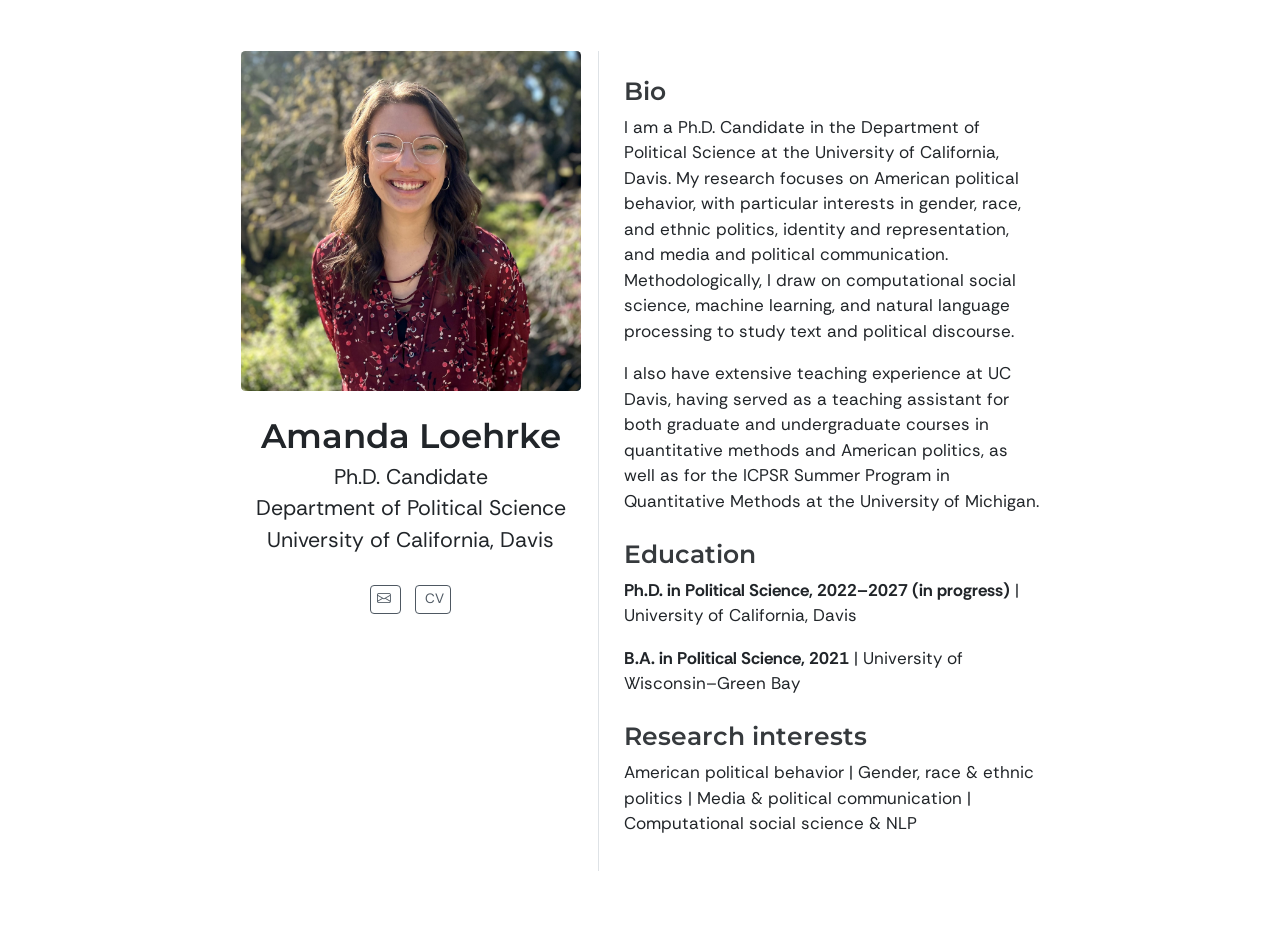
==== index.html @ b526f8b0 "Built site for gh-pages" ====
<!DOCTYPE html>
<html xmlns="http://www.w3.org/1999/xhtml" lang="en" xml:lang="en"><head>

<meta charset="utf-8">
<meta name="generator" content="quarto-1.9.38">

<meta name="viewport" content="width=device-width, initial-scale=1.0, user-scalable=yes">


<title>Amanda Loehrke</title>
<style>
/* Default styles provided by pandoc.
** See https://pandoc.org/MANUAL.html#variables-for-html for config info.
*/
code{white-space: pre-wrap;}
span.smallcaps{font-variant: small-caps;}
div.columns{display: flex; gap: min(4vw, 1.5em);}
div.column{flex: auto; overflow-x: auto;}
div.hanging-indent{margin-left: 1.5em; text-indent: -1.5em;}
ul.task-list{list-style: none;}
ul.task-list li input[type="checkbox"] {
  width: 0.8em;
  margin: 0 0.8em 0.2em -1em; /* quarto-specific, see https://github.com/quarto-dev/quarto-cli/issues/4556 */ 
  vertical-align: middle;
}
</style>


<script src="site_libs/quarto-nav/quarto-nav.js"></script>
<script src="site_libs/clipboard/clipboard.min.js"></script>
<script src="site_libs/quarto-html/quarto.js" type="module"></script>
<script src="site_libs/quarto-html/tabsets/tabsets.js" type="module"></script>
<script src="site_libs/quarto-html/popper.min.js"></script>
<script src="site_libs/quarto-html/tippy.umd.min.js"></script>
<link href="site_libs/quarto-html/tippy.css" rel="stylesheet">
<link href="site_libs/quarto-html/quarto-syntax-highlighting-9de9f6925d305bcf5b7eb9351f368d06.css" rel="stylesheet" id="quarto-text-highlighting-styles">
<script src="site_libs/bootstrap/bootstrap.min.js"></script>
<link href="site_libs/bootstrap/bootstrap-icons.css" rel="stylesheet">
<link href="site_libs/bootstrap/bootstrap-beee21ca3d832c276dc80514dd4820be.min.css" rel="stylesheet" append-hash="true" id="quarto-bootstrap" data-mode="light">
<link href="site_libs/quarto-contrib/fontawesome6-6.7.2/all.min.css" rel="stylesheet">
<link href="site_libs/quarto-contrib/fontawesome6-6.7.2/latex-fontsize.css" rel="stylesheet">
<script id="quarto-search-options" type="application/json">{
  "language": {
    "search-no-results-text": "No results",
    "search-matching-documents-text": "matching documents",
    "search-copy-link-title": "Copy link to search",
    "search-hide-matches-text": "Hide additional matches",
    "search-more-match-text": "more match in this document",
    "search-more-matches-text": "more matches in this document",
    "search-clear-button-title": "Clear",
    "search-text-placeholder": "",
    "search-detached-cancel-button-title": "Cancel",
    "search-submit-button-title": "Submit",
    "search-label": "Search"
  }
}</script>


</head>

<body class="fullcontent quarto-light">

<div id="quarto-search-results"></div>
<!-- content -->
<div id="quarto-content" class="quarto-container page-columns page-rows-contents page-layout-article">
<!-- sidebar -->
<!-- margin-sidebar -->
    
<!-- main -->
<div class="quarto-about-trestles">
  <div class="about-entity">
    <img src="profile.jpeg" class="about-image
  rounded " style="width: 20em;">
<header id="title-block-header" class="quarto-title-block default">
<div class="quarto-title">
<h1 class="title">Amanda Loehrke</h1>
<p class="subtitle lead">Ph.D.&nbsp;Candidate <br> Department of Political Science <br> University of California, Davis</p>
</div>
<div class="quarto-title-meta">
  </div>
</header>
    <div class="about-links">
  <a href="mailto:aloehrke@ucdavis.edu" class="about-link" rel="" target="">
    <i class="bi bi-envelope"></i>
     <span class="about-link-text"></span>
  </a>
  <a href="/AL-CV-2026.pdf" class="about-link" rel="noopener" target="_blank">
    <i class="bi bi-CV"></i>
     <span class="about-link-text">CV</span>
  </a>
</div>
  </div>
  <div class="about-contents"><main class="content" id="quarto-document-content">
<section id="bio" class="level3">
<h3 data-anchor-id="bio">Bio</h3>
<p>I am a Ph.D.&nbsp;Candidate in the Department of Political Science at the University of California, Davis. My research focuses on American political behavior, with particular interests in gender, race, and ethnic politics, identity and representation, and media and political communication. Methodologically, I draw on computational social science, machine learning, and natural language processing to study text and political discourse.</p>
<p>I also have extensive teaching experience at UC Davis, having served as a teaching assistant for both graduate and undergraduate courses in quantitative methods and American politics, as well as for the ICPSR Summer Program in Quantitative Methods at the University of Michigan.</p>
</section>
<section id="education" class="level3">
<h3 data-anchor-id="education">Education</h3>
<div class="topbr">
<p class="custom-subtitle">
<i class="fa-solid fa-graduation-cap" aria-label="graduation-cap"></i> <strong>Ph.D.&nbsp;in Political Science, 2022–2027 (in progress)</strong> | University of California, Davis
</p>
<p class="custom-subtitle">
<i class="fa-solid fa-graduation-cap" aria-label="graduation-cap"></i> <strong>B.A. in Political Science, 2021</strong> | University of Wisconsin–Green Bay
</p>
</div>
</section>
<section id="research-interests" class="level3">
<h3 data-anchor-id="research-interests">Research interests</h3>
<p>American political behavior | Gender, race &amp; ethnic politics | Media &amp; political communication | Computational social science &amp; NLP</p>


</section>
</main></div>
</div>
 <!-- /main -->
<script id="quarto-html-after-body" type="application/javascript">
  window.document.addEventListener("DOMContentLoaded", function (event) {
    const isCodeAnnotation = (el) => {
      for (const clz of el.classList) {
        if (clz.startsWith('code-annotation-')) {                     
          return true;
        }
      }
      return false;
    }
    const onCopySuccess = function(e) {
      // button target
      const button = e.trigger;
      // don't keep focus
      button.blur();
      // flash "checked"
      button.classList.add('code-copy-button-checked');
      var currentTitle = button.getAttribute("title");
      button.setAttribute("title", "Copied!");
      let tooltip;
      if (window.bootstrap) {
        button.setAttribute("data-bs-toggle", "tooltip");
        button.setAttribute("data-bs-placement", "left");
        button.setAttribute("data-bs-title", "Copied!");
        tooltip = new bootstrap.Tooltip(button, 
          { trigger: "manual", 
            customClass: "code-copy-button-tooltip",
            offset: [0, -8]});
        tooltip.show();    
      }
      setTimeout(function() {
        if (tooltip) {
          tooltip.hide();
          button.removeAttribute("data-bs-title");
          button.removeAttribute("data-bs-toggle");
          button.removeAttribute("data-bs-placement");
        }
        button.setAttribute("title", currentTitle);
        button.classList.remove('code-copy-button-checked');
      }, 1000);
      // clear code selection
      e.clearSelection();
    }
    const getTextToCopy = function(trigger) {
      const outerScaffold = trigger.parentElement.cloneNode(true);
      const codeEl = outerScaffold.querySelector('code');
      for (const childEl of codeEl.children) {
        if (isCodeAnnotation(childEl)) {
          childEl.remove();
        }
      }
      return codeEl.innerText;
    }
    const clipboard = new window.ClipboardJS('.code-copy-button:not([data-in-quarto-modal])', {
      text: getTextToCopy
    });
    clipboard.on('success', onCopySuccess);
    if (window.document.getElementById('quarto-embedded-source-code-modal')) {
      const clipboardModal = new window.ClipboardJS('.code-copy-button[data-in-quarto-modal]', {
        text: getTextToCopy,
        container: window.document.getElementById('quarto-embedded-source-code-modal')
      });
      clipboardModal.on('success', onCopySuccess);
    }
      var localhostRegex = new RegExp(/^(?:http|https):\/\/localhost\:?[0-9]*\//);
      var mailtoRegex = new RegExp(/^mailto:/);
        var filterRegex = new RegExp("https:\/\/aloehrke\.github\.io\/");
      var isInternal = (href) => {
          return filterRegex.test(href) || localhostRegex.test(href) || mailtoRegex.test(href);
      }
      // Inspect non-navigation links and adorn them if external
     var links = window.document.querySelectorAll('a[href]:not(.nav-link):not(.navbar-brand):not(.toc-action):not(.sidebar-link):not(.sidebar-item-toggle):not(.pagination-link):not(.no-external):not([aria-hidden]):not(.dropdown-item):not(.quarto-navigation-tool):not(.about-link)');
      for (var i=0; i<links.length; i++) {
        const link = links[i];
        if (!isInternal(link.href)) {
          // undo the damage that might have been done by quarto-nav.js in the case of
          // links that we want to consider external
          if (link.dataset.originalHref !== undefined) {
            link.href = link.dataset.originalHref;
          }
        }
      }
    function tippyHover(el, contentFn, onTriggerFn, onUntriggerFn) {
      const config = {
        allowHTML: true,
        maxWidth: 500,
        delay: 100,
        arrow: false,
        appendTo: function(el) {
            return el.parentElement;
        },
        interactive: true,
        interactiveBorder: 10,
        theme: 'quarto',
        placement: 'bottom-start',
      };
      if (contentFn) {
        config.content = contentFn;
      }
      if (onTriggerFn) {
        config.onTrigger = onTriggerFn;
      }
      if (onUntriggerFn) {
        config.onUntrigger = onUntriggerFn;
      }
      window.tippy(el, config); 
    }
    const noterefs = window.document.querySelectorAll('a[role="doc-noteref"]');
    for (var i=0; i<noterefs.length; i++) {
      const ref = noterefs[i];
      tippyHover(ref, function() {
        // use id or data attribute instead here
        let href = ref.getAttribute('data-footnote-href') || ref.getAttribute('href');
        try { href = new URL(href).hash; } catch {}
        const id = href.replace(/^#\/?/, "");
        const note = window.document.getElementById(id);
        if (note) {
          return note.innerHTML;
        } else {
          return "";
        }
      });
    }
    const xrefs = window.document.querySelectorAll('a.quarto-xref');
    const processXRef = (id, note) => {
      // Strip column container classes
      const stripColumnClz = (el) => {
        el.classList.remove("page-full", "page-columns");
        if (el.children) {
          for (const child of el.children) {
            stripColumnClz(child);
          }
        }
      }
      stripColumnClz(note)
      if (id === null || id.startsWith('sec-')) {
        // Special case sections, only their first couple elements
        const container = document.createElement("div");
        if (note.children && note.children.length > 2) {
          container.appendChild(note.children[0].cloneNode(true));
          for (let i = 1; i < note.children.length; i++) {
            const child = note.children[i];
            if (child.tagName === "P" && child.innerText === "") {
              continue;
            } else {
              container.appendChild(child.cloneNode(true));
              break;
            }
          }
          if (window.Quarto?.typesetMath) {
            window.Quarto.typesetMath(container);
          }
          return container.innerHTML
        } else {
          if (window.Quarto?.typesetMath) {
            window.Quarto.typesetMath(note);
          }
          return note.innerHTML;
        }
      } else {
        // Remove any anchor links if they are present
        const anchorLink = note.querySelector('a.anchorjs-link');
        if (anchorLink) {
          anchorLink.remove();
        }
        if (window.Quarto?.typesetMath) {
          window.Quarto.typesetMath(note);
        }
        if (note.classList.contains("callout")) {
          return note.outerHTML;
        } else {
          return note.innerHTML;
        }
      }
    }
    for (var i=0; i<xrefs.length; i++) {
      const xref = xrefs[i];
      tippyHover(xref, undefined, function(instance) {
        instance.disable();
        let url = xref.getAttribute('href');
        let hash = undefined; 
        if (url.startsWith('#')) {
          hash = url;
        } else {
          try { hash = new URL(url).hash; } catch {}
        }
        if (hash) {
          const id = hash.replace(/^#\/?/, "");
          const note = window.document.getElementById(id);
          if (note !== null) {
            try {
              const html = processXRef(id, note.cloneNode(true));
              instance.setContent(html);
            } finally {
              instance.enable();
              instance.show();
            }
          } else {
            // See if we can fetch this
            fetch(url.split('#')[0])
            .then(res => res.text())
            .then(html => {
              const parser = new DOMParser();
              const htmlDoc = parser.parseFromString(html, "text/html");
              const note = htmlDoc.getElementById(id);
              if (note !== null) {
                const html = processXRef(id, note);
                instance.setContent(html);
              } 
            }).finally(() => {
              instance.enable();
              instance.show();
            });
          }
        } else {
          // See if we can fetch a full url (with no hash to target)
          // This is a special case and we should probably do some content thinning / targeting
          fetch(url)
          .then(res => res.text())
          .then(html => {
            const parser = new DOMParser();
            const htmlDoc = parser.parseFromString(html, "text/html");
            const note = htmlDoc.querySelector('main.content');
            if (note !== null) {
              // This should only happen for chapter cross references
              // (since there is no id in the URL)
              // remove the first header
              if (note.children.length > 0 && note.children[0].tagName === "HEADER") {
                note.children[0].remove();
              }
              const html = processXRef(null, note);
              instance.setContent(html);
            } 
          }).finally(() => {
            instance.enable();
            instance.show();
          });
        }
      }, function(instance) {
      });
    }
        let selectedAnnoteEl;
        const selectorForAnnotation = ( cell, annotation) => {
          let cellAttr = 'data-code-cell="' + cell + '"';
          let lineAttr = 'data-code-annotation="' +  annotation + '"';
          const selector = 'span[' + cellAttr + '][' + lineAttr + ']';
          return selector;
        }
        const selectCodeLines = (annoteEl) => {
          const doc = window.document;
          const targetCell = annoteEl.getAttribute("data-target-cell");
          const targetAnnotation = annoteEl.getAttribute("data-target-annotation");
          const annoteSpan = window.document.querySelector(selectorForAnnotation(targetCell, targetAnnotation));
          const lines = annoteSpan.getAttribute("data-code-lines").split(",");
          const lineIds = lines.map((line) => {
            return targetCell + "-" + line;
          })
          let top = null;
          let height = null;
          let parent = null;
          if (lineIds.length > 0) {
              //compute the position of the single el (top and bottom and make a div)
              const el = window.document.getElementById(lineIds[0]);
              top = el.offsetTop;
              height = el.offsetHeight;
              parent = el.parentElement.parentElement;
            if (lineIds.length > 1) {
              const lastEl = window.document.getElementById(lineIds[lineIds.length - 1]);
              const bottom = lastEl.offsetTop + lastEl.offsetHeight;
              height = bottom - top;
            }
            if (top !== null && height !== null && parent !== null) {
              // cook up a div (if necessary) and position it 
              let div = window.document.getElementById("code-annotation-line-highlight");
              if (div === null) {
                div = window.document.createElement("div");
                div.setAttribute("id", "code-annotation-line-highlight");
                div.style.position = 'absolute';
                parent.appendChild(div);
              }
              div.style.top = top - 2 + "px";
              div.style.height = height + 4 + "px";
              div.style.left = 0;
              let gutterDiv = window.document.getElementById("code-annotation-line-highlight-gutter");
              if (gutterDiv === null) {
                gutterDiv = window.document.createElement("div");
                gutterDiv.setAttribute("id", "code-annotation-line-highlight-gutter");
                gutterDiv.style.position = 'absolute';
                const codeCell = window.document.getElementById(targetCell);
                const gutter = codeCell.querySelector('.code-annotation-gutter');
                gutter.appendChild(gutterDiv);
              }
              gutterDiv.style.top = top - 2 + "px";
              gutterDiv.style.height = height + 4 + "px";
            }
            selectedAnnoteEl = annoteEl;
          }
        };
        const unselectCodeLines = () => {
          const elementsIds = ["code-annotation-line-highlight", "code-annotation-line-highlight-gutter"];
          elementsIds.forEach((elId) => {
            const div = window.document.getElementById(elId);
            if (div) {
              div.remove();
            }
          });
          selectedAnnoteEl = undefined;
        };
          // Handle positioning of the toggle
      window.addEventListener(
        "resize",
        throttle(() => {
          elRect = undefined;
          if (selectedAnnoteEl) {
            selectCodeLines(selectedAnnoteEl);
          }
        }, 10)
      );
      function throttle(fn, ms) {
      let throttle = false;
      let timer;
        return (...args) => {
          if(!throttle) { // first call gets through
              fn.apply(this, args);
              throttle = true;
          } else { // all the others get throttled
              if(timer) clearTimeout(timer); // cancel #2
              timer = setTimeout(() => {
                fn.apply(this, args);
                timer = throttle = false;
              }, ms);
          }
        };
      }
        // Attach click handler to the DT
        const annoteDls = window.document.querySelectorAll('dt[data-target-cell]');
        for (const annoteDlNode of annoteDls) {
          annoteDlNode.addEventListener('click', (event) => {
            const clickedEl = event.target;
            if (clickedEl !== selectedAnnoteEl) {
              unselectCodeLines();
              const activeEl = window.document.querySelector('dt[data-target-cell].code-annotation-active');
              if (activeEl) {
                activeEl.classList.remove('code-annotation-active');
              }
              selectCodeLines(clickedEl);
              clickedEl.classList.add('code-annotation-active');
            } else {
              // Unselect the line
              unselectCodeLines();
              clickedEl.classList.remove('code-annotation-active');
            }
          });
        }
    const findCites = (el) => {
      const parentEl = el.parentElement;
      if (parentEl) {
        const cites = parentEl.dataset.cites;
        if (cites) {
          return {
            el,
            cites: cites.split(' ')
          };
        } else {
          return findCites(el.parentElement)
        }
      } else {
        return undefined;
      }
    };
    var bibliorefs = window.document.querySelectorAll('a[role="doc-biblioref"]');
    for (var i=0; i<bibliorefs.length; i++) {
      const ref = bibliorefs[i];
      const citeInfo = findCites(ref);
      if (citeInfo) {
        tippyHover(citeInfo.el, function() {
          var popup = window.document.createElement('div');
          citeInfo.cites.forEach(function(cite) {
            var citeDiv = window.document.createElement('div');
            citeDiv.classList.add('hanging-indent');
            citeDiv.classList.add('csl-entry');
            var biblioDiv = window.document.getElementById('ref-' + cite);
            if (biblioDiv) {
              citeDiv.innerHTML = biblioDiv.innerHTML;
            }
            popup.appendChild(citeDiv);
          });
          return popup.innerHTML;
        });
      }
    }
  });
  </script>
</div> <!-- /content -->




</body></html>
---- site_libs/quarto-html/tippy.css ----
.tippy-box[data-animation=fade][data-state=hidden]{opacity:0}[data-tippy-root]{max-width:calc(100vw - 10px)}.tippy-box{position:relative;background-color:#333;color:#fff;border-radius:4px;font-size:14px;line-height:1.4;white-space:normal;outline:0;transition-property:transform,visibility,opacity}.tippy-box[data-placement^=top]>.tippy-arrow{bottom:0}.tippy-box[data-placement^=top]>.tippy-arrow:before{bottom:-7px;left:0;border-width:8px 8px 0;border-top-color:initial;transform-origin:center top}.tippy-box[data-placement^=bottom]>.tippy-arrow{top:0}.tippy-box[data-placement^=bottom]>.tippy-arrow:before{top:-7px;left:0;border-width:0 8px 8px;border-bottom-color:initial;transform-origin:center bottom}.tippy-box[data-placement^=left]>.tippy-arrow{right:0}.tippy-box[data-placement^=left]>.tippy-arrow:before{border-width:8px 0 8px 8px;border-left-color:initial;right:-7px;transform-origin:center left}.tippy-box[data-placement^=right]>.tippy-arrow{left:0}.tippy-box[data-placement^=right]>.tippy-arrow:before{left:-7px;border-width:8px 8px 8px 0;border-right-color:initial;transform-origin:center right}.tippy-box[data-inertia][data-state=visible]{transition-timing-function:cubic-bezier(.54,1.5,.38,1.11)}.tippy-arrow{width:16px;height:16px;color:#333}.tippy-arrow:before{content:"";position:absolute;border-color:transparent;border-style:solid}.tippy-content{position:relative;padding:5px 9px;z-index:1}
---- site_libs/quarto-html/quarto-syntax-highlighting-9de9f6925d305bcf5b7eb9351f368d06.css ----
/* quarto syntax highlight colors */
:root {
  --quarto-hl-al-color: #ff5555;
  --quarto-hl-an-color: #75715e;
  --quarto-hl-at-color: #f92672;
  --quarto-hl-bn-color: #ae81ff;
  --quarto-hl-bu-color: #66D9EF;
  --quarto-hl-ch-color: #e6db74;
  --quarto-hl-co-color: #75715e;
  --quarto-hl-cv-color: #75715e;
  --quarto-hl-cn-color: #ae81ff;
  --quarto-hl-cf-color: #f92672;
  --quarto-hl-dt-color: #66d9ef;
  --quarto-hl-dv-color: #ae81ff;
  --quarto-hl-do-color: #75715e;
  --quarto-hl-er-color: #ff5555;
  --quarto-hl-ex-color: #a6e22e;
  --quarto-hl-fl-color: #ae81ff;
  --quarto-hl-fu-color: #a6e22e;
  --quarto-hl-im-color: #f92672;
  --quarto-hl-in-color: #f1fa8c;
  --quarto-hl-kw-color: #f92672;
  --quarto-hl-op-color: #f8f8f2;
  --quarto-hl-pp-color: #f92672;
  --quarto-hl-re-color: #75715e;
  --quarto-hl-sc-color: #ae81ff;
  --quarto-hl-ss-color: #e6db74;
  --quarto-hl-st-color: #e6db74;
  --quarto-hl-va-color: #f8f8f2;
  --quarto-hl-vs-color: #e6db74;
  --quarto-hl-wa-color: #ff5555;
}

/* other quarto variables */
:root {
  --quarto-font-monospace: SFMono-Regular, Menlo, Monaco, Consolas, "Liberation Mono", "Courier New", monospace;
}

/* syntax highlight based on Pandoc's rules */
pre > code.sourceCode > span {
  color: #f8f8f2;
}

code.sourceCode > span {
  color: #f8f8f2;
}

div.sourceCode,
div.sourceCode pre.sourceCode {
  color: #f8f8f2;
}

/* Normal */
code span {
  color: #f8f8f2;
}

/* Alert */
code span.al {
  font-weight: bold;
  color: #ff5555;
}

/* Annotation */
code span.an {
  color: #75715e;
}

/* Attribute */
code span.at {
  color: #f92672;
}

/* BaseN */
code span.bn {
  color: #ae81ff;
}

/* BuiltIn */
code span.bu {
  color: #66D9EF;
}

/* ControlFlow */
code span.cf {
  color: #f92672;
}

/* Char */
code span.ch {
  color: #e6db74;
}

/* Constant */
code span.cn {
  color: #ae81ff;
}

/* Comment */
code span.co {
  color: #75715e;
}

/* CommentVar */
code span.cv {
  color: #75715e;
}

/* Documentation */
code span.do {
  color: #75715e;
}

/* DataType */
code span.dt {
  font-style: italic;
  color: #66d9ef;
}

/* DecVal */
code span.dv {
  color: #ae81ff;
}

/* Error */
code span.er {
  color: #ff5555;
  text-decoration: underline;
}

/* Extension */
code span.ex {
  font-weight: bold;
  color: #a6e22e;
}

/* Float */
code span.fl {
  color: #ae81ff;
}

/* Function */
code span.fu {
  color: #a6e22e;
}

/* Import */
code span.im {
  color: #f92672;
}

/* Information */
code span.in {
  color: #f1fa8c;
}

/* Keyword */
code span.kw {
  color: #f92672;
}

/* Operator */
code span.op {
  color: #f8f8f2;
}

/* Preprocessor */
code span.pp {
  color: #f92672;
}

/* RegionMarker */
code span.re {
  color: #75715e;
}

/* SpecialChar */
code span.sc {
  color: #ae81ff;
}

/* SpecialString */
code span.ss {
  color: #e6db74;
}

/* String */
code span.st {
  color: #e6db74;
}

/* Variable */
code span.va {
  color: #f8f8f2;
}

/* VerbatimString */
code span.vs {
  color: #e6db74;
}

/* Warning */
code span.wa {
  color: #ff5555;
}

.prevent-inlining {
  content: "</";
}

/*# sourceMappingURL=65b23bbf04c14b1e25e4585fbe12a9f9.css.map */
---- site_libs/quarto-contrib/fontawesome6-6.7.2/latex-fontsize.css ----
.fa-tiny {
  font-size: 0.5em;
}
.fa-scriptsize {
  font-size: 0.7em;
}
.fa-footnotesize {
  font-size: 0.8em;
}
.fa-small {
  font-size: 0.9em;
}
.fa-normalsize {
  font-size: 1em;
}
.fa-large {
  font-size: 1.2em;
}
.fa-Large {
  font-size: 1.5em;
}
.fa-LARGE {
  font-size: 1.75em;
}
.fa-huge {
  font-size: 2em;
}
.fa-Huge {
  font-size: 2.5em;
}
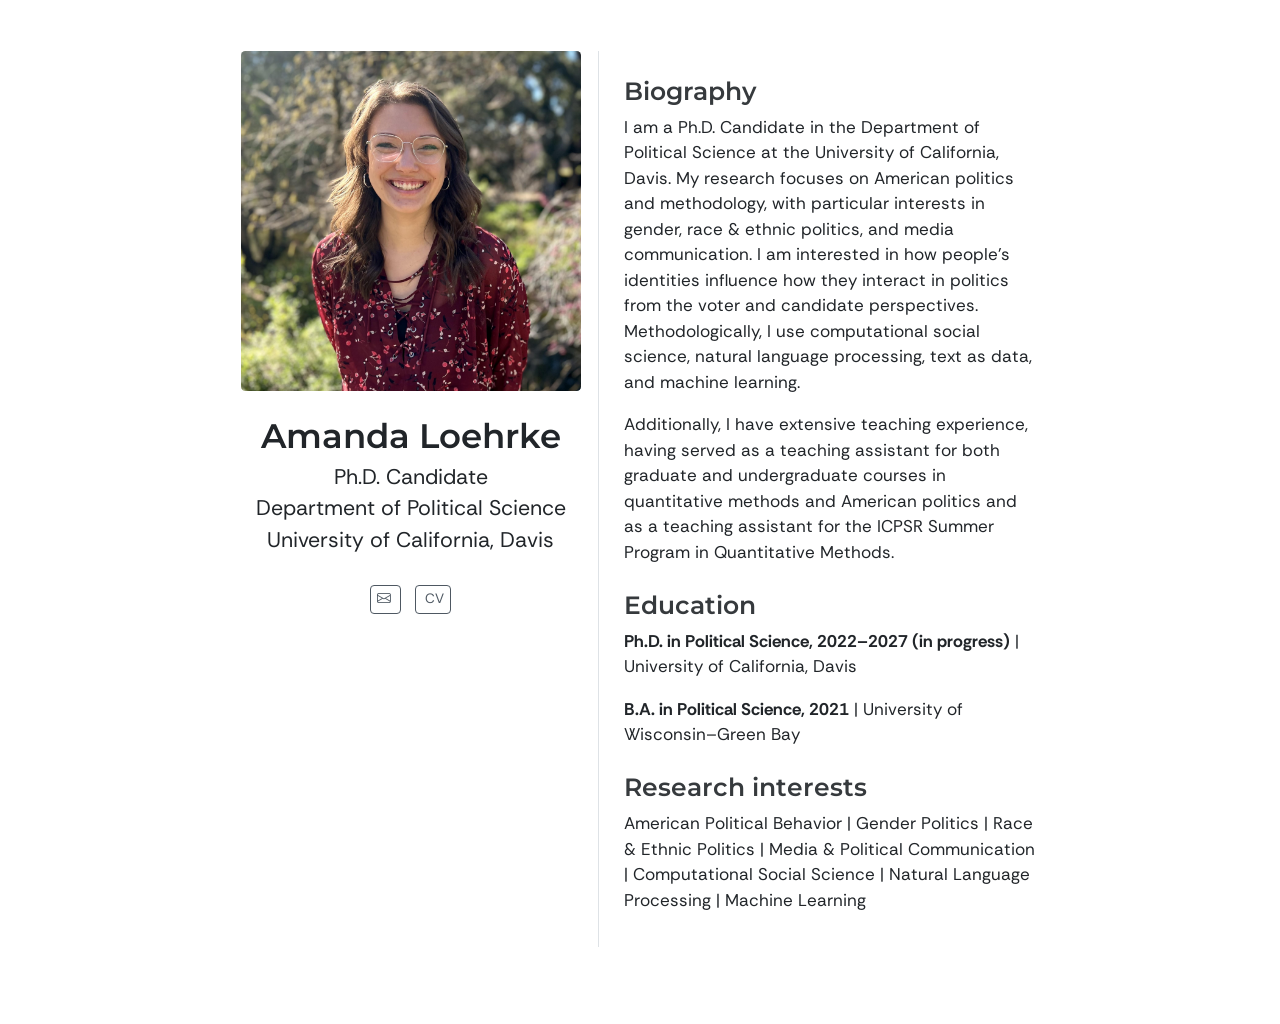
==== commit 586df2b6: "Built site for gh-pages" ====
--- a/index.html
+++ b/index.html
@@ -91,10 +91,10 @@
 </div>
   </div>
   <div class="about-contents"><main class="content" id="quarto-document-content">
-<section id="bio" class="level3">
-<h3 data-anchor-id="bio">Bio</h3>
-<p>I am a Ph.D.&nbsp;Candidate in the Department of Political Science at the University of California, Davis. My research focuses on American political behavior, with particular interests in gender, race, and ethnic politics, identity and representation, and media and political communication. Methodologically, I draw on computational social science, machine learning, and natural language processing to study text and political discourse.</p>
-<p>I also have extensive teaching experience at UC Davis, having served as a teaching assistant for both graduate and undergraduate courses in quantitative methods and American politics, as well as for the ICPSR Summer Program in Quantitative Methods at the University of Michigan.</p>
+<section id="biography" class="level3">
+<h3 data-anchor-id="biography">Biography</h3>
+<p>I am a Ph.D.&nbsp;Candidate in the Department of Political Science at the University of California, Davis. My research focuses on American politics and methodology, with particular interests in gender, race &amp; ethnic politics, and media communication. I am interested in how people’s identities influence how they interact in politics from the voter and candidate perspectives. Methodologically, I use computational social science, natural language processing, text as data, and machine learning.</p>
+<p>Additionally, I have extensive teaching experience, having served as a teaching assistant for both graduate and undergraduate courses in quantitative methods and American politics and as a teaching assistant for the ICPSR Summer Program in Quantitative Methods.</p>
 </section>
 <section id="education" class="level3">
 <h3 data-anchor-id="education">Education</h3>
@@ -109,7 +109,7 @@
 </section>
 <section id="research-interests" class="level3">
 <h3 data-anchor-id="research-interests">Research interests</h3>
-<p>American political behavior | Gender, race &amp; ethnic politics | Media &amp; political communication | Computational social science &amp; NLP</p>
+<p>American Political Behavior | Gender Politics | Race &amp; Ethnic Politics | Media &amp; Political Communication | Computational Social Science | Natural Language Processing | Machine Learning</p>
 
 
 </section>
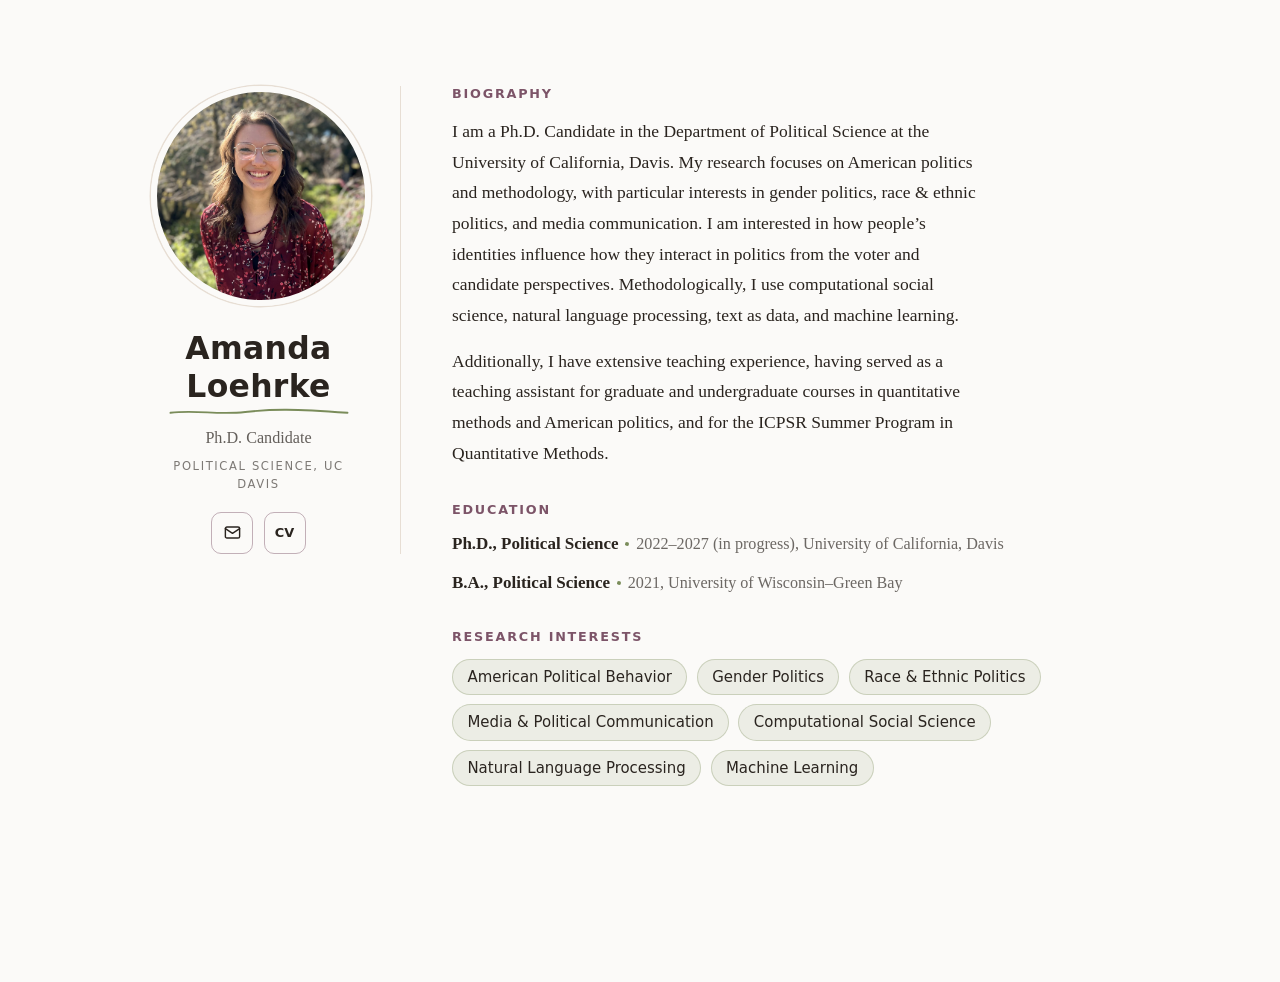
==== commit a34ddf46: "Built site for gh-pages" ====
--- a/index.html
+++ b/index.html
@@ -6,6 +6,7 @@
 
 <meta name="viewport" content="width=device-width, initial-scale=1.0, user-scalable=yes">
 
+<meta name="description" content="Ph.D.&nbsp;Candidate in Political Science, University of California, Davis">
 
 <title>Amanda Loehrke</title>
 <style>
@@ -32,13 +33,12 @@
 <script src="site_libs/quarto-html/tabsets/tabsets.js" type="module"></script>
 <script src="site_libs/quarto-html/popper.min.js"></script>
 <script src="site_libs/quarto-html/tippy.umd.min.js"></script>
+<script src="site_libs/quarto-html/anchor.min.js"></script>
 <link href="site_libs/quarto-html/tippy.css" rel="stylesheet">
 <link href="site_libs/quarto-html/quarto-syntax-highlighting-9de9f6925d305bcf5b7eb9351f368d06.css" rel="stylesheet" id="quarto-text-highlighting-styles">
 <script src="site_libs/bootstrap/bootstrap.min.js"></script>
 <link href="site_libs/bootstrap/bootstrap-icons.css" rel="stylesheet">
-<link href="site_libs/bootstrap/bootstrap-beee21ca3d832c276dc80514dd4820be.min.css" rel="stylesheet" append-hash="true" id="quarto-bootstrap" data-mode="light">
-<link href="site_libs/quarto-contrib/fontawesome6-6.7.2/all.min.css" rel="stylesheet">
-<link href="site_libs/quarto-contrib/fontawesome6-6.7.2/latex-fontsize.css" rel="stylesheet">
+<link href="site_libs/bootstrap/bootstrap-13f8b4e6e2913116b1ac3b0e75010b1d.min.css" rel="stylesheet" append-hash="true" id="quarto-bootstrap" data-mode="light">
 <script id="quarto-search-options" type="application/json">{
   "language": {
     "search-no-results-text": "No results",
@@ -58,66 +58,105 @@
 
 </head>
 
-<body class="fullcontent quarto-light">
+<body class="quarto-light">
 
 <div id="quarto-search-results"></div>
 <!-- content -->
-<div id="quarto-content" class="quarto-container page-columns page-rows-contents page-layout-article">
+<div id="quarto-content" class="quarto-container page-columns page-rows-contents page-layout-full">
 <!-- sidebar -->
 <!-- margin-sidebar -->
     
 <!-- main -->
-<div class="quarto-about-trestles">
-  <div class="about-entity">
-    <img src="profile.jpeg" class="about-image
-  rounded " style="width: 20em;">
+<main class="content column-page" id="quarto-document-content">
+
 <header id="title-block-header" class="quarto-title-block default">
 <div class="quarto-title">
 <h1 class="title">Amanda Loehrke</h1>
-<p class="subtitle lead">Ph.D.&nbsp;Candidate <br> Department of Political Science <br> University of California, Davis</p>
 </div>
-<div class="quarto-title-meta">
+
+<div>
+  <div class="description">
+    Ph.D.&nbsp;Candidate in Political Science, University of California, Davis
   </div>
+</div>
+
+
+<div class="quarto-title-meta column-page">
+
+    
+  
+    
+  </div>
+  
+
+
 </header>
-    <div class="about-links">
-  <a href="mailto:aloehrke@ucdavis.edu" class="about-link" rel="" target="">
-    <i class="bi bi-envelope"></i>
-     <span class="about-link-text"></span>
-  </a>
-  <a href="/AL-CV-2026.pdf" class="about-link" rel="noopener" target="_blank">
-    <i class="bi bi-CV"></i>
-     <span class="about-link-text">CV</span>
-  </a>
+
+
+<div class="site-wrap">
+  <div class="site-sidebar">
+    <div class="site-photo"></div>
+    <div class="site-heading">
+      <h1>Amanda Loehrke</h1>
+      <svg class="site-underline" viewbox="0 0 260 10" preserveaspectratio="none" aria-hidden="true">
+        <path d="M2 6 C 40 2, 70 9, 110 5 S 180 1, 258 6" fill="none" stroke-width="2.4" stroke-linecap="round"></path>
+      </svg>
+      <p class="site-sub">Ph.D. Candidate</p>
+      <p class="site-kicker">Political Science, UC Davis</p>
+      <div class="site-contact">
+        <a href="mailto:aloehrke@ucdavis.edu" aria-label="Email" title="aloehrke@ucdavis.edu">
+          <svg viewbox="0 0 24 24" fill="none" stroke="currentColor" stroke-width="1.8" stroke-linecap="round" stroke-linejoin="round" aria-hidden="true">
+            <rect x="3" y="5" width="18" height="14" rx="2"></rect>
+            <path d="M3 7l9 6 9-6"></path>
+          </svg>
+        </a>
+        <a href="AL-CV-2026.pdf" target="_blank" rel="noopener" aria-label="Curriculum Vitae" title="Download CV">CV</a>
+      </div>
+    </div>
+  </div>
+
+  <div class="site-main">
+    <div class="site-section">
+      <h2 class="anchored">Biography</h2>
+      <p>I am a Ph.D. Candidate in the Department of Political Science at the University of California, Davis. My research focuses on American politics and methodology, with particular interests in gender politics, race &amp; ethnic politics, and media communication. I am interested in how people’s identities influence how they interact in politics from the voter and candidate perspectives. Methodologically, I use computational social science, natural language processing, text as data, and machine learning.</p>
+      <p>Additionally, I have extensive teaching experience, having served as a teaching assistant for graduate and undergraduate courses in quantitative methods and American politics, and for the ICPSR Summer Program in Quantitative Methods.</p>
+    </div>
+
+    <div class="site-section">
+      <h2 class="anchored">Education</h2>
+      <div class="site-edu">
+        <div class="site-edu-item"><span class="site-degree">Ph.D., Political Science</span><span class="site-edu-dot" aria-hidden="true"></span><span class="site-where">2022–2027 (in progress), University of California, Davis</span></div>
+        <div class="site-edu-item"><span class="site-degree">B.A., Political Science</span><span class="site-edu-dot" aria-hidden="true"></span><span class="site-where">2021, University of Wisconsin–Green Bay</span></div>
+      </div>
+    </div>
+
+    <div class="site-section">
+      <h2 class="anchored">Research interests</h2>
+      <div class="site-pills">
+        <span>American Political Behavior</span>
+        <span>Gender Politics</span>
+        <span>Race &amp; Ethnic Politics</span>
+        <span>Media &amp; Political Communication</span>
+        <span>Computational Social Science</span>
+        <span>Natural Language Processing</span>
+        <span>Machine Learning</span>
+      </div>
+    </div>
+  </div>
 </div>
-  </div>
-  <div class="about-contents"><main class="content" id="quarto-document-content">
-<section id="biography" class="level3">
-<h3 data-anchor-id="biography">Biography</h3>
-<p>I am a Ph.D.&nbsp;Candidate in the Department of Political Science at the University of California, Davis. My research focuses on American politics and methodology, with particular interests in gender, race &amp; ethnic politics, and media communication. I am interested in how people’s identities influence how they interact in politics from the voter and candidate perspectives. Methodologically, I use computational social science, natural language processing, text as data, and machine learning.</p>
-<p>Additionally, I have extensive teaching experience, having served as a teaching assistant for both graduate and undergraduate courses in quantitative methods and American politics and as a teaching assistant for the ICPSR Summer Program in Quantitative Methods.</p>
-</section>
-<section id="education" class="level3">
-<h3 data-anchor-id="education">Education</h3>
-<div class="topbr">
-<p class="custom-subtitle">
-<i class="fa-solid fa-graduation-cap" aria-label="graduation-cap"></i> <strong>Ph.D.&nbsp;in Political Science, 2022–2027 (in progress)</strong> | University of California, Davis
-</p>
-<p class="custom-subtitle">
-<i class="fa-solid fa-graduation-cap" aria-label="graduation-cap"></i> <strong>B.A. in Political Science, 2021</strong> | University of Wisconsin–Green Bay
-</p>
-</div>
-</section>
-<section id="research-interests" class="level3">
-<h3 data-anchor-id="research-interests">Research interests</h3>
-<p>American Political Behavior | Gender Politics | Race &amp; Ethnic Politics | Media &amp; Political Communication | Computational Social Science | Natural Language Processing | Machine Learning</p>
-
-
-</section>
-</main></div>
-</div>
- <!-- /main -->
+
+
+
+</main> <!-- /main -->
 <script id="quarto-html-after-body" type="application/javascript">
   window.document.addEventListener("DOMContentLoaded", function (event) {
+    const icon = "";
+    const anchorJS = new window.AnchorJS();
+    anchorJS.options = {
+      placement: 'right',
+      icon: icon
+    };
+    anchorJS.add('.anchored');
     const isCodeAnnotation = (el) => {
       for (const clz of el.classList) {
         if (clz.startsWith('code-annotation-')) {                     
@@ -182,7 +221,7 @@
     }
       var localhostRegex = new RegExp(/^(?:http|https):\/\/localhost\:?[0-9]*\//);
       var mailtoRegex = new RegExp(/^mailto:/);
-        var filterRegex = new RegExp("https:\/\/aloehrke\.github\.io\/");
+        var filterRegex = new RegExp("https:\/\/amandaloehrke\.com\/");
       var isInternal = (href) => {
           return filterRegex.test(href) || localhostRegex.test(href) || mailtoRegex.test(href);
       }
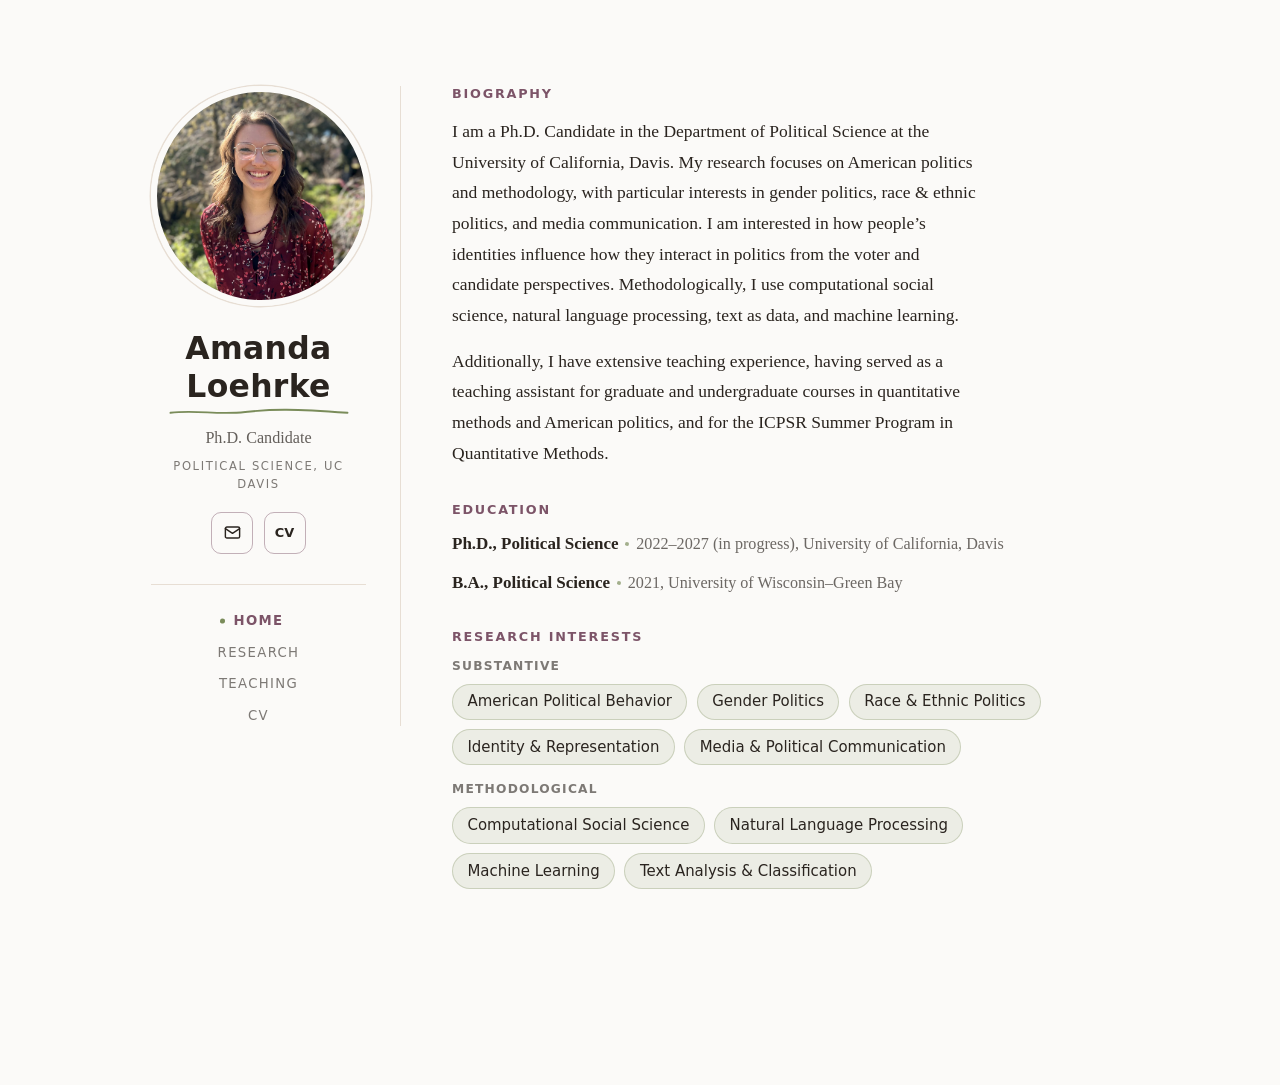
==== commit 0efd0b91: "Built site for gh-pages" ====
--- a/index.html
+++ b/index.html
@@ -38,7 +38,7 @@
 <link href="site_libs/quarto-html/quarto-syntax-highlighting-9de9f6925d305bcf5b7eb9351f368d06.css" rel="stylesheet" id="quarto-text-highlighting-styles">
 <script src="site_libs/bootstrap/bootstrap.min.js"></script>
 <link href="site_libs/bootstrap/bootstrap-icons.css" rel="stylesheet">
-<link href="site_libs/bootstrap/bootstrap-13f8b4e6e2913116b1ac3b0e75010b1d.min.css" rel="stylesheet" append-hash="true" id="quarto-bootstrap" data-mode="light">
+<link href="site_libs/bootstrap/bootstrap-4a9bcdfee4845f6f1d99c9fcb61d203b.min.css" rel="stylesheet" append-hash="true" id="quarto-bootstrap" data-mode="light">
 <script id="quarto-search-options" type="application/json">{
   "language": {
     "search-no-results-text": "No results",
@@ -112,6 +112,13 @@
         </a>
         <a href="AL-CV-2026.pdf" target="_blank" rel="noopener" aria-label="Curriculum Vitae" title="Download CV">CV</a>
       </div>
+
+      <nav class="site-nav">
+        <a href="index.html" class="is-active">Home</a>
+        <a href="research.html">Research</a>
+        <a href="teaching.html">Teaching</a>
+        <a href="cv.html">CV</a>
+      </nav>
     </div>
   </div>
 
@@ -125,21 +132,31 @@
     <div class="site-section">
       <h2 class="anchored">Education</h2>
       <div class="site-edu">
-        <div class="site-edu-item"><span class="site-degree">Ph.D., Political Science</span><span class="site-edu-dot" aria-hidden="true"></span><span class="site-where">2022–2027 (in progress), University of California, Davis</span></div>
-        <div class="site-edu-item"><span class="site-degree">B.A., Political Science</span><span class="site-edu-dot" aria-hidden="true"></span><span class="site-where">2021, University of Wisconsin–Green Bay</span></div>
+        <div class="site-edu-item"><span class="site-degree">Ph.D., Political Science</span><span class="site-where">2022–2027 (in progress), University of California, Davis</span></div>
+        <div class="site-edu-item"><span class="site-degree">B.A., Political Science</span><span class="site-where">2021, University of Wisconsin–Green Bay</span></div>
       </div>
     </div>
 
     <div class="site-section">
       <h2 class="anchored">Research interests</h2>
-      <div class="site-pills">
-        <span>American Political Behavior</span>
-        <span>Gender Politics</span>
-        <span>Race &amp; Ethnic Politics</span>
-        <span>Media &amp; Political Communication</span>
-        <span>Computational Social Science</span>
-        <span>Natural Language Processing</span>
-        <span>Machine Learning</span>
+      <div class="site-pill-group">
+        <h3 class="anchored">Substantive</h3>
+        <div class="site-pills">
+          <span>American Political Behavior</span>
+          <span>Gender Politics</span>
+          <span>Race &amp; Ethnic Politics</span>
+          <span>Identity &amp; Representation</span>
+          <span>Media &amp; Political Communication</span>
+        </div>
+      </div>
+      <div class="site-pill-group">
+        <h3 class="anchored">Methodological</h3>
+        <div class="site-pills">
+          <span>Computational Social Science</span>
+          <span>Natural Language Processing</span>
+          <span>Machine Learning</span>
+          <span>Text Analysis &amp; Classification</span>
+        </div>
       </div>
     </div>
   </div>
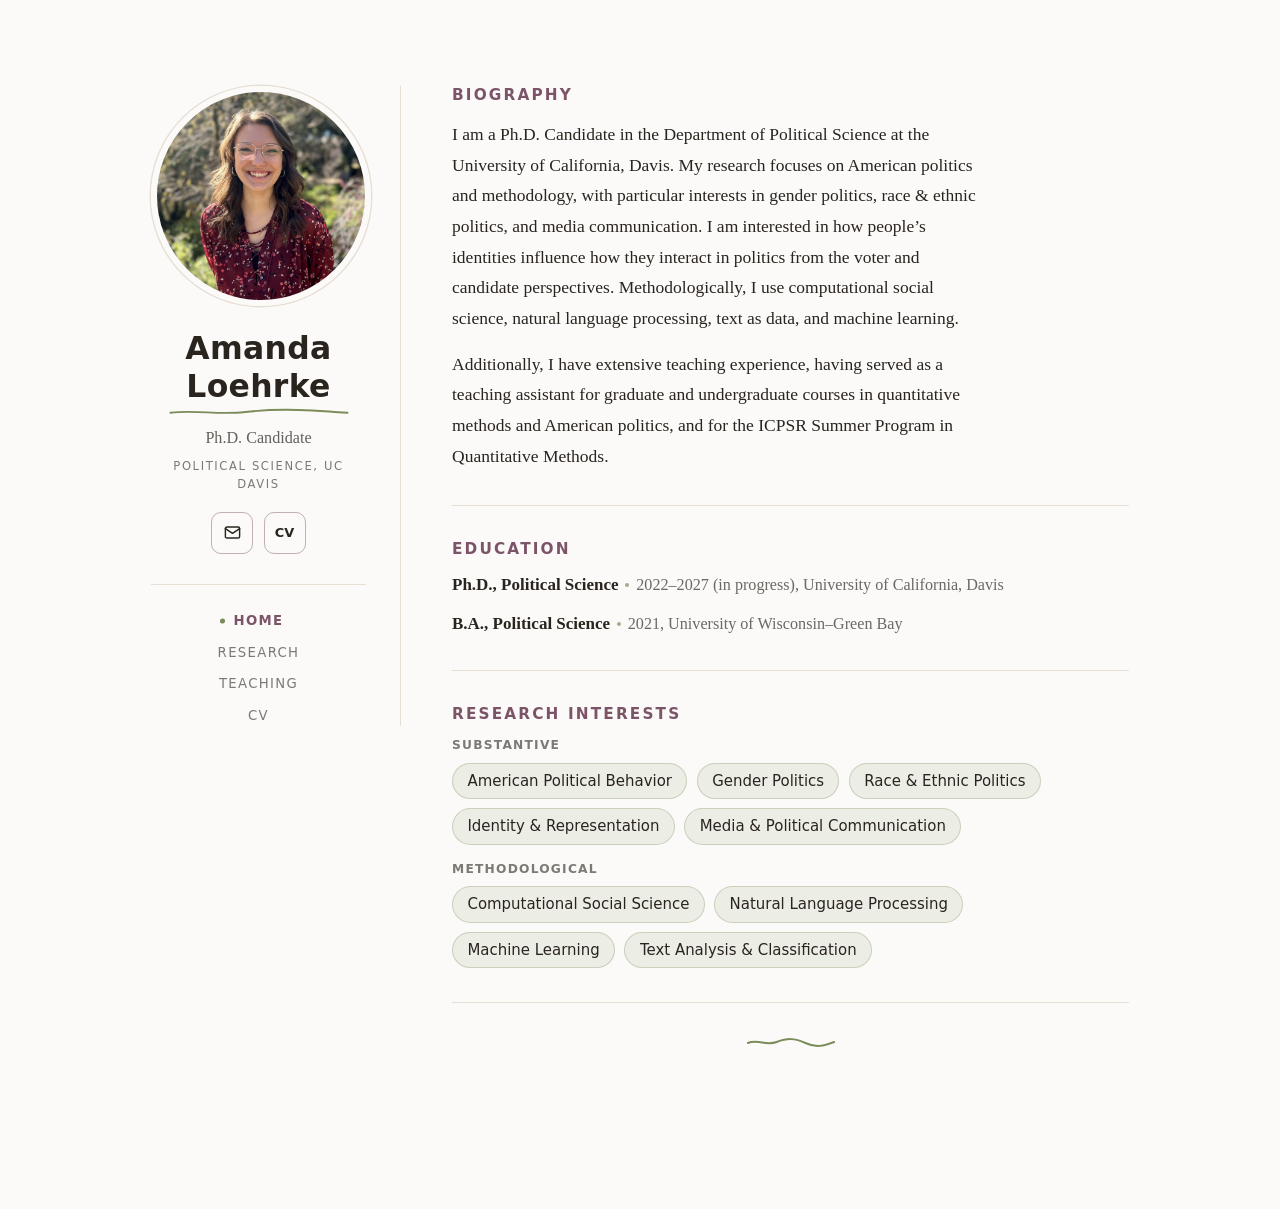
==== commit 4292f31d: "Built site for gh-pages" ====
--- a/index.html
+++ b/index.html
@@ -38,7 +38,7 @@
 <link href="site_libs/quarto-html/quarto-syntax-highlighting-9de9f6925d305bcf5b7eb9351f368d06.css" rel="stylesheet" id="quarto-text-highlighting-styles">
 <script src="site_libs/bootstrap/bootstrap.min.js"></script>
 <link href="site_libs/bootstrap/bootstrap-icons.css" rel="stylesheet">
-<link href="site_libs/bootstrap/bootstrap-4a9bcdfee4845f6f1d99c9fcb61d203b.min.css" rel="stylesheet" append-hash="true" id="quarto-bootstrap" data-mode="light">
+<link href="site_libs/bootstrap/bootstrap-7e4ac12eedce41a67f03586d84cdcbf7.min.css" rel="stylesheet" append-hash="true" id="quarto-bootstrap" data-mode="light">
 <script id="quarto-search-options" type="application/json">{
   "language": {
     "search-no-results-text": "No results",
@@ -159,6 +159,11 @@
         </div>
       </div>
     </div>
+
+    <div class="site-end-divider"></div>
+    <svg class="site-end-mark" viewbox="0 0 100 10" preserveaspectratio="none" aria-hidden="true">
+      <path d="M2 6 C 14 2, 22 9, 34 5 S 54 1, 66 6 S 86 9, 98 5" fill="none" stroke-width="2" stroke-linecap="round"></path>
+    </svg>
   </div>
 </div>
 
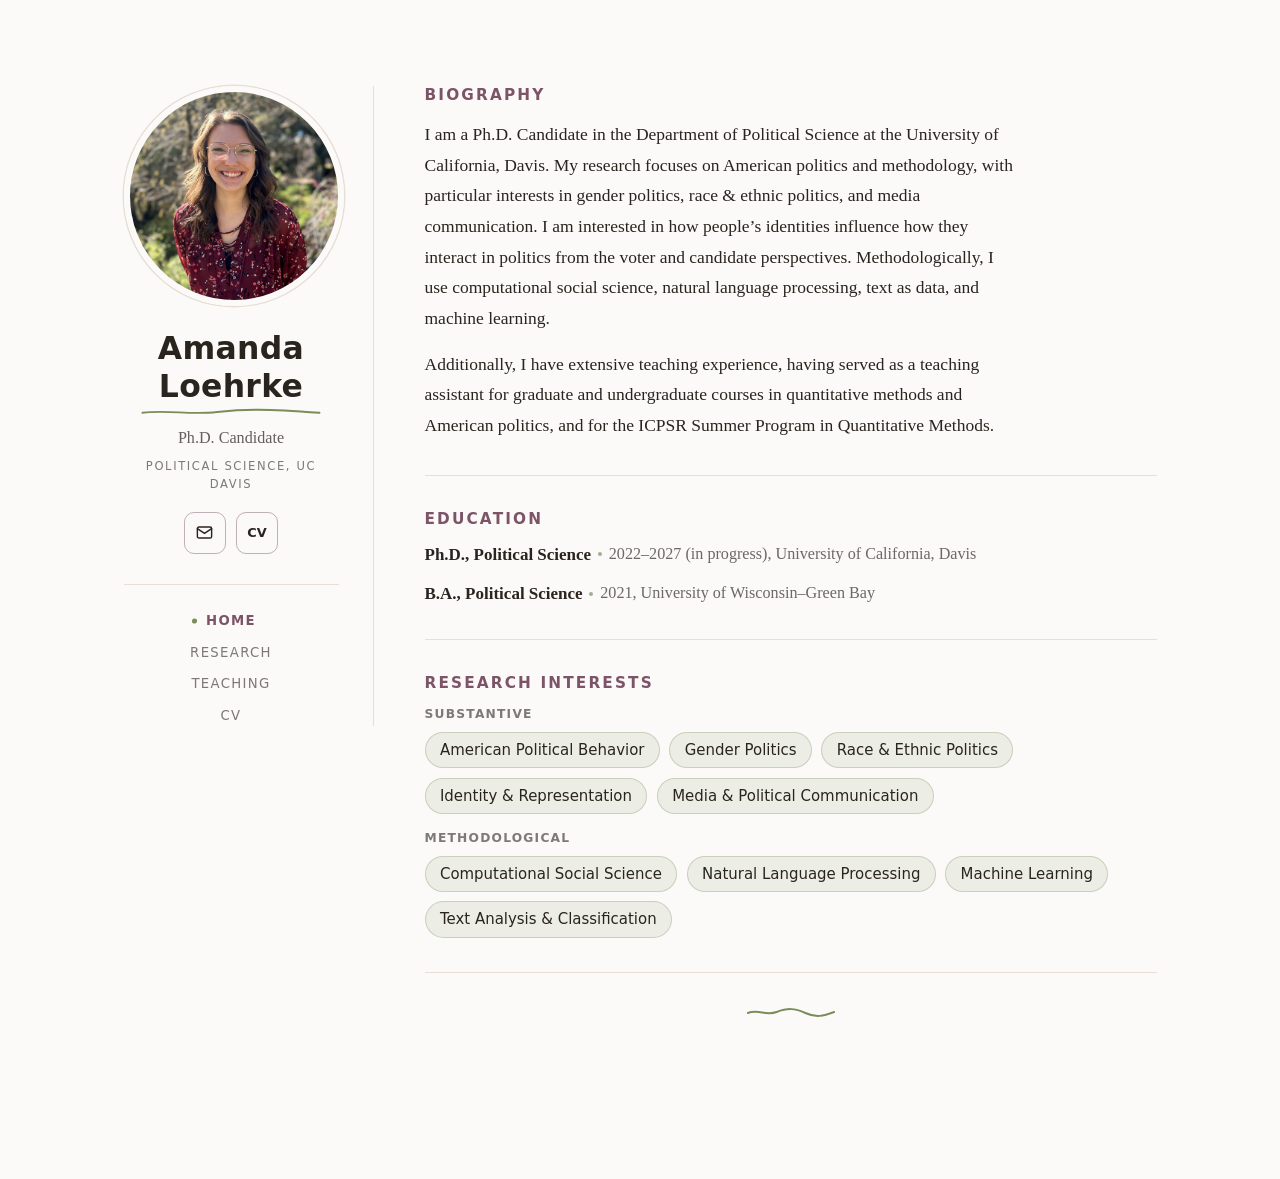
==== commit 989d986c: "Built site for gh-pages" ====
--- a/index.html
+++ b/index.html
@@ -38,7 +38,7 @@
 <link href="site_libs/quarto-html/quarto-syntax-highlighting-9de9f6925d305bcf5b7eb9351f368d06.css" rel="stylesheet" id="quarto-text-highlighting-styles">
 <script src="site_libs/bootstrap/bootstrap.min.js"></script>
 <link href="site_libs/bootstrap/bootstrap-icons.css" rel="stylesheet">
-<link href="site_libs/bootstrap/bootstrap-7e4ac12eedce41a67f03586d84cdcbf7.min.css" rel="stylesheet" append-hash="true" id="quarto-bootstrap" data-mode="light">
+<link href="site_libs/bootstrap/bootstrap-a8c58be61b76349ba6f99b39096cc642.min.css" rel="stylesheet" append-hash="true" id="quarto-bootstrap" data-mode="light">
 <script id="quarto-search-options" type="application/json">{
   "language": {
     "search-no-results-text": "No results",
@@ -110,7 +110,7 @@
             <path d="M3 7l9 6 9-6"></path>
           </svg>
         </a>
-        <a href="AL-CV-2026.pdf" target="_blank" rel="noopener" aria-label="Curriculum Vitae" title="Download CV">CV</a>
+        <a href="AL_CV_summer_2026.pdf" target="_blank" rel="noopener" aria-label="Curriculum Vitae" title="Download CV">CV</a>
       </div>
 
       <nav class="site-nav">
